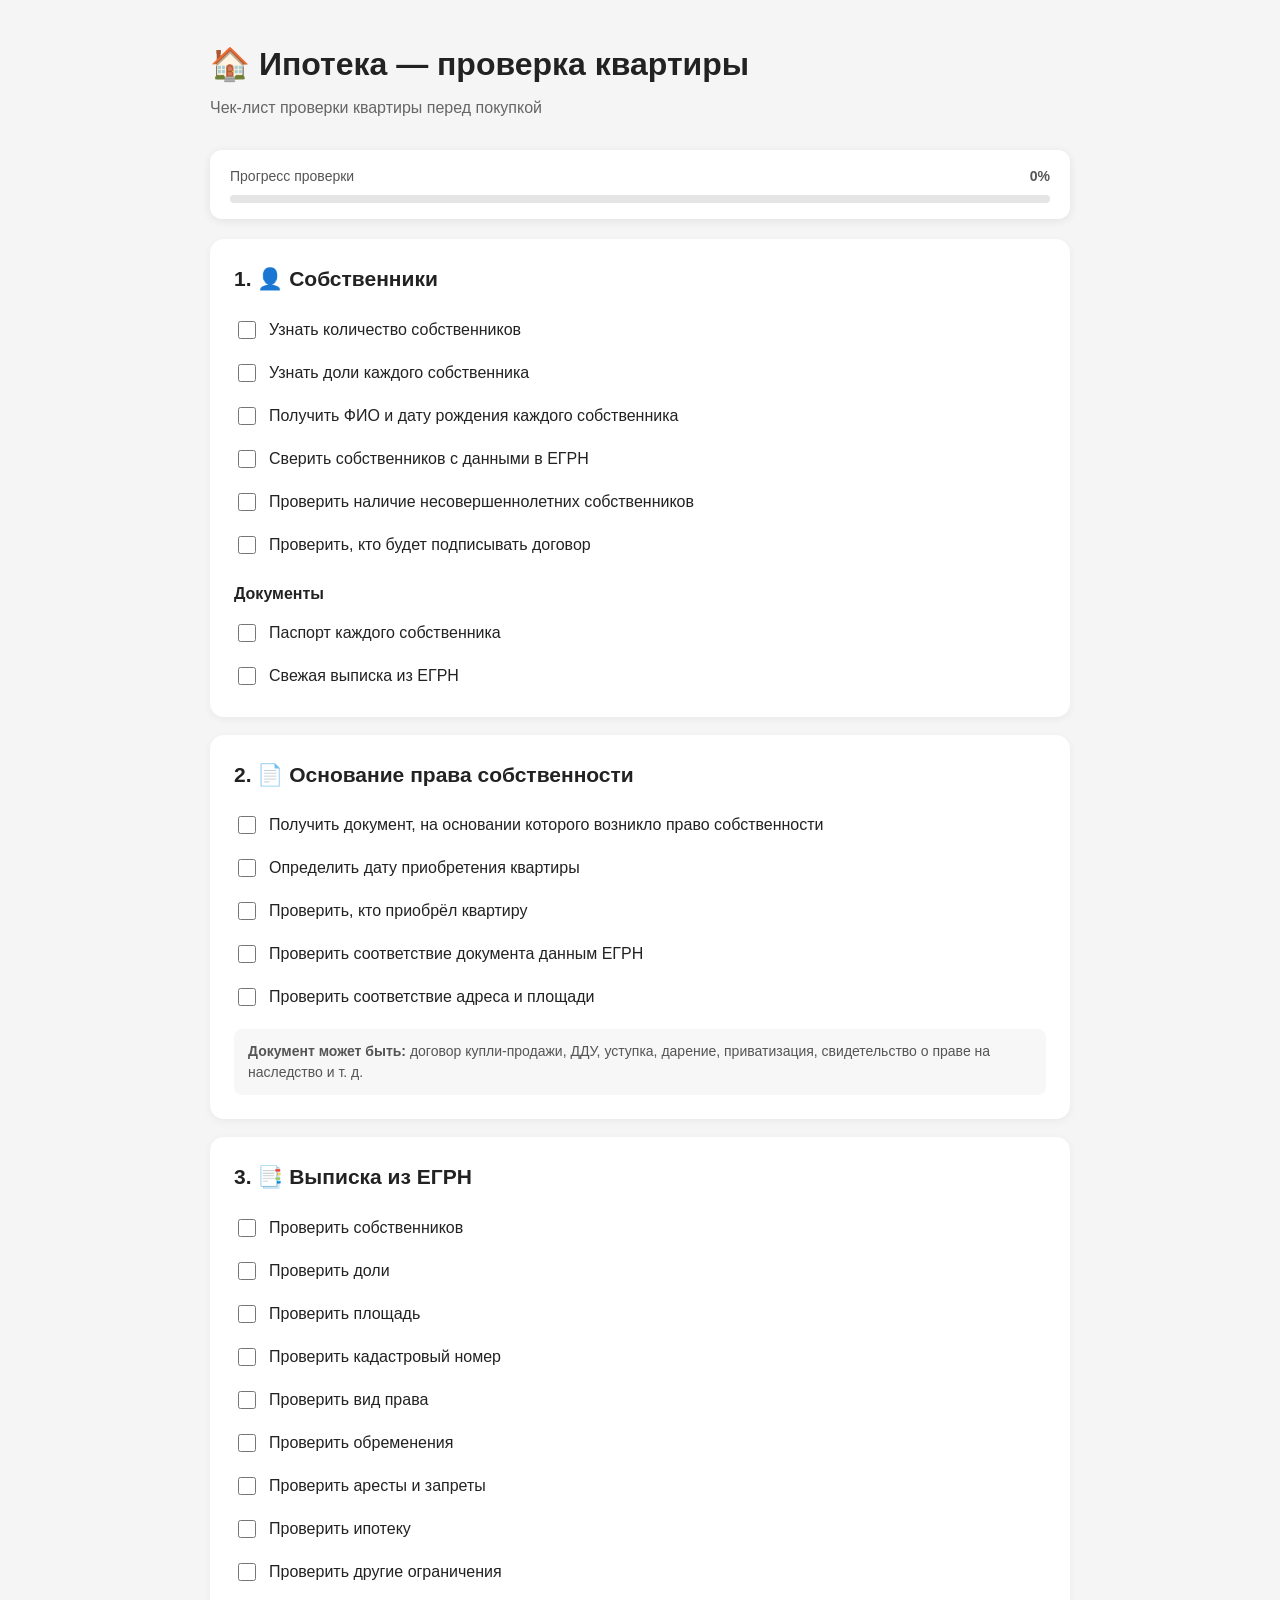
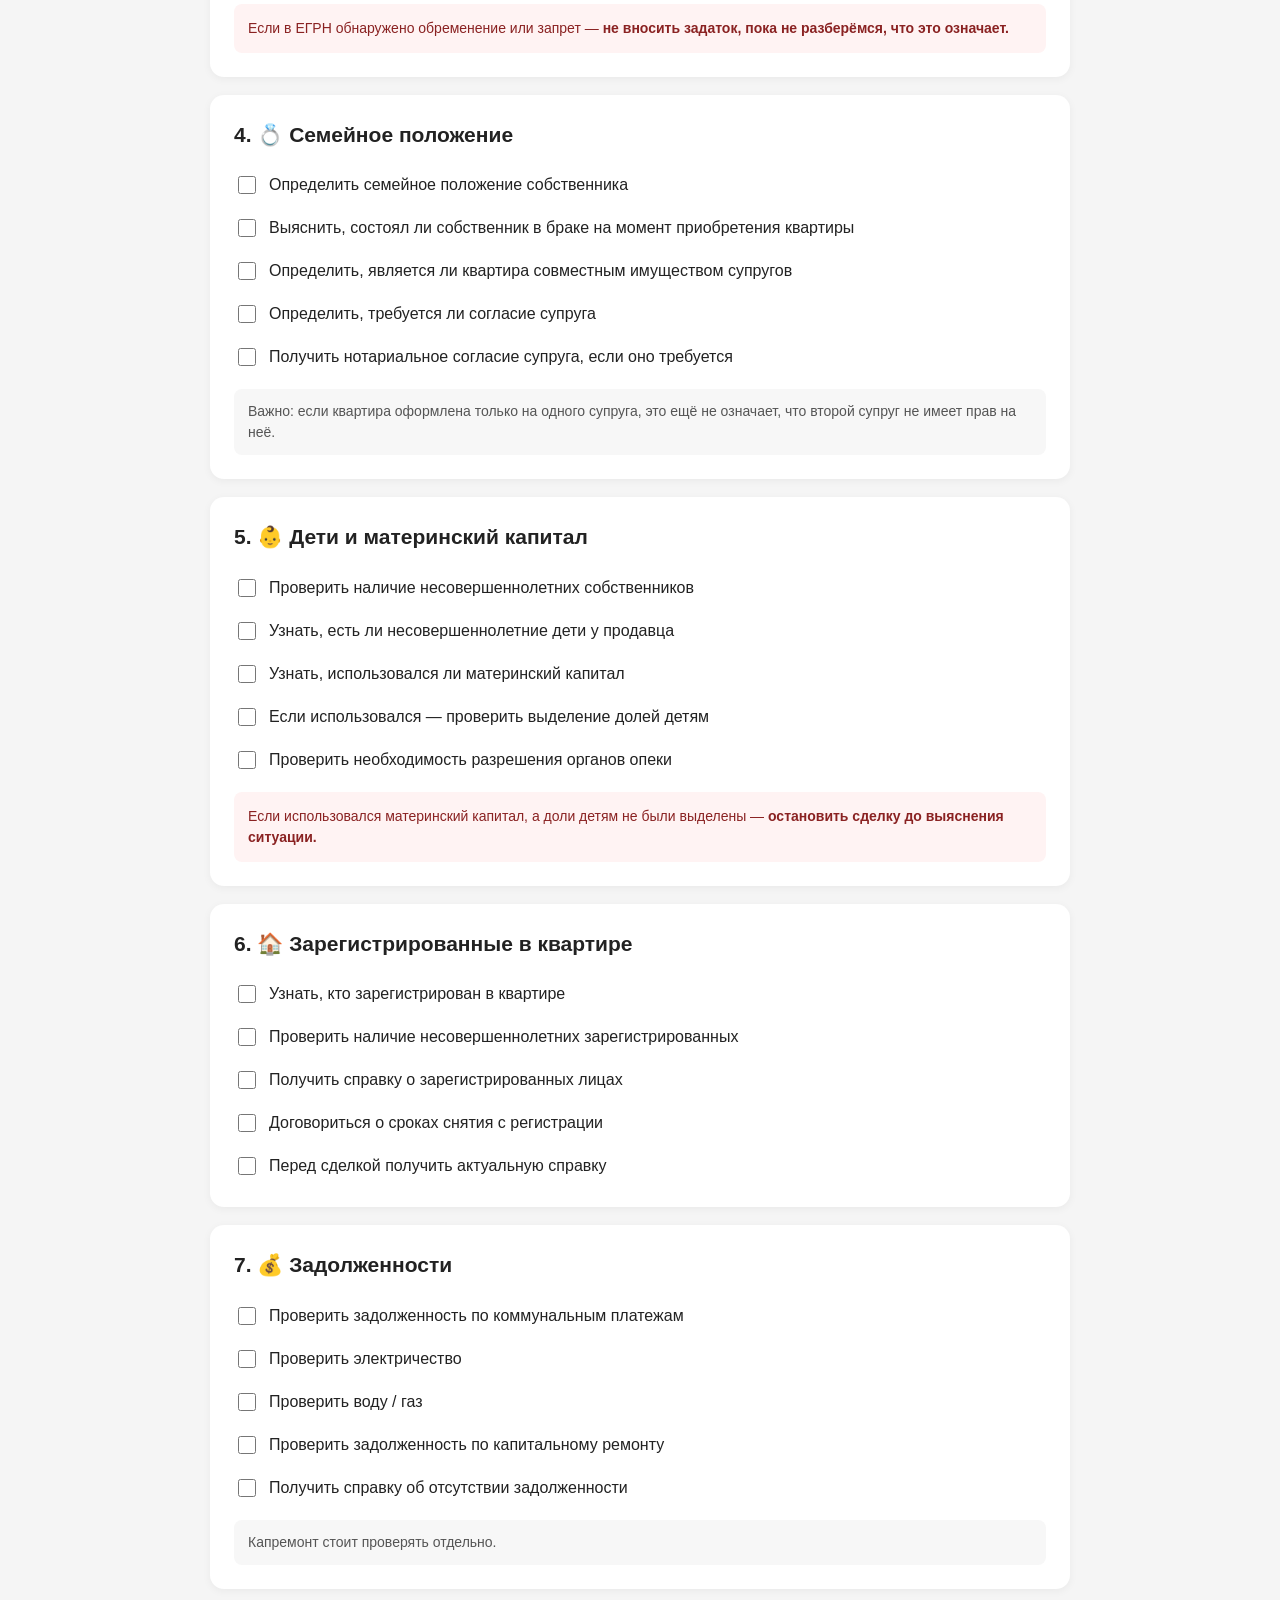
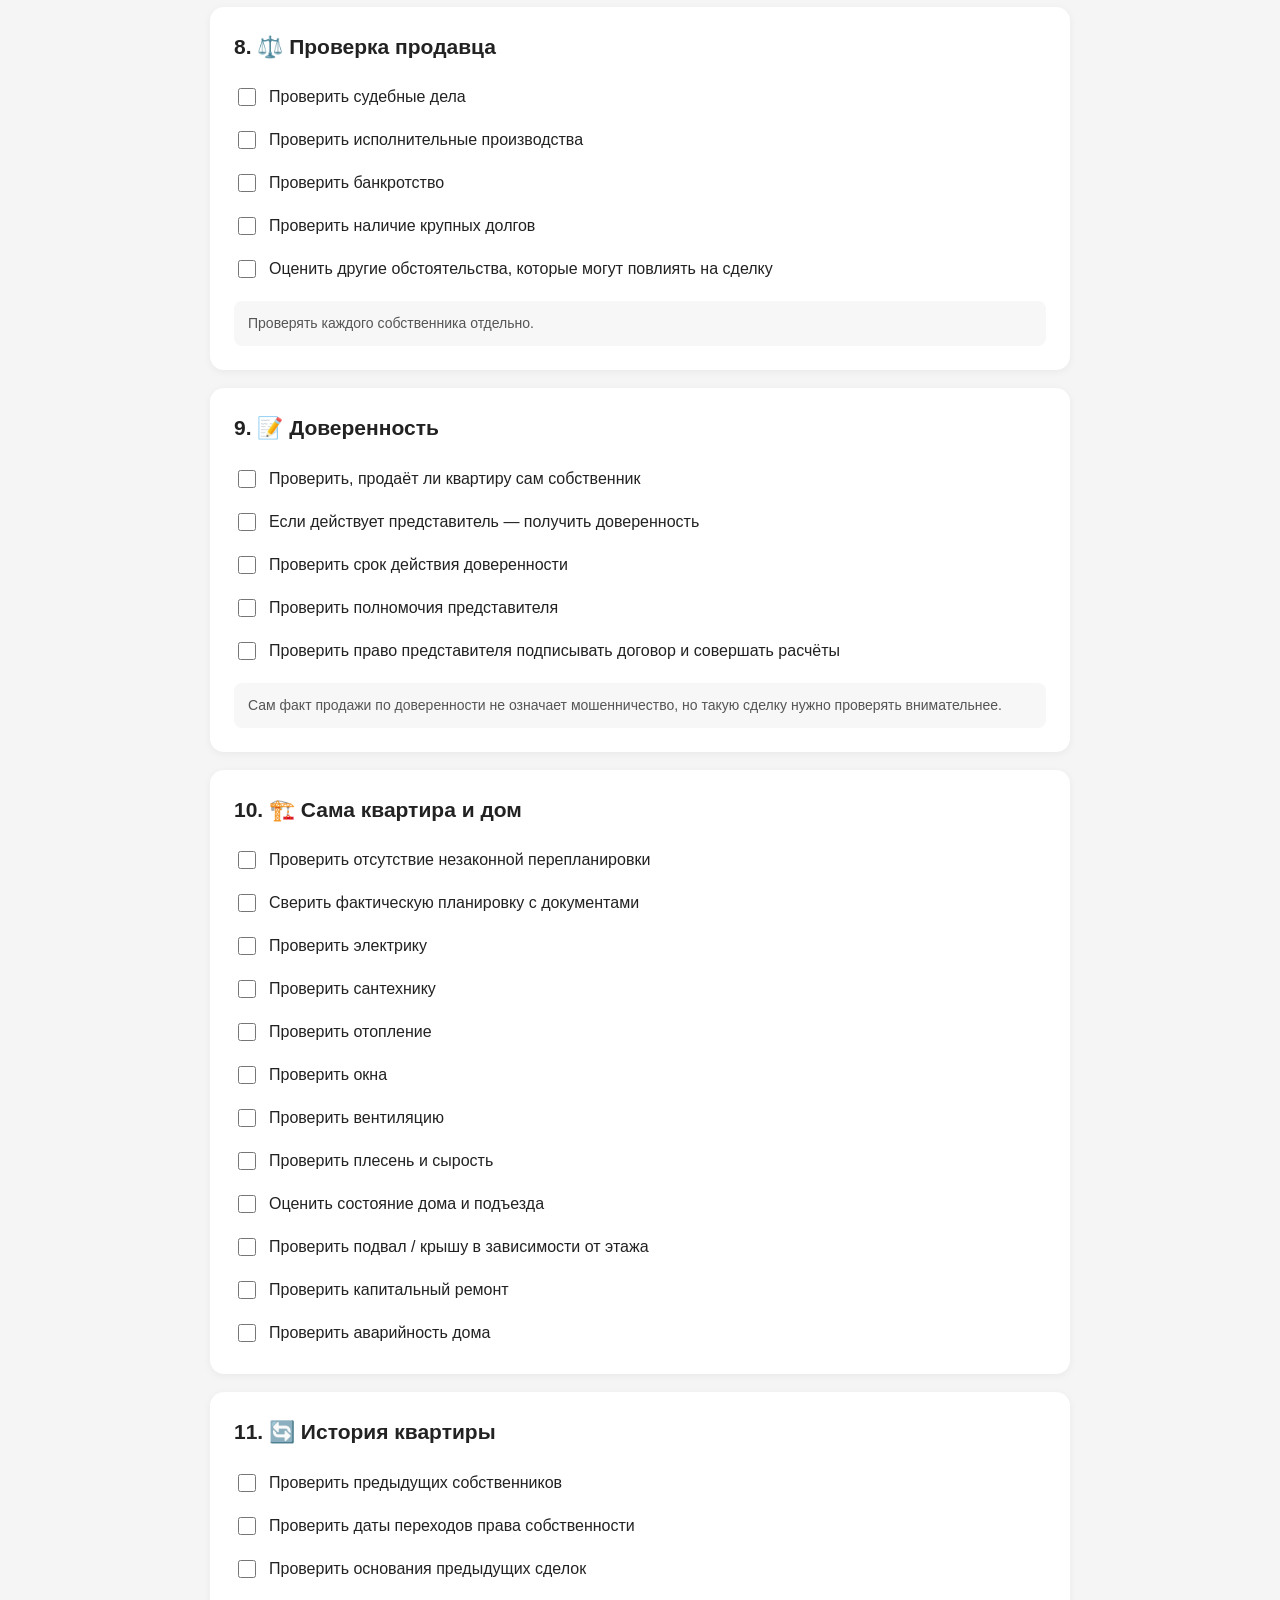
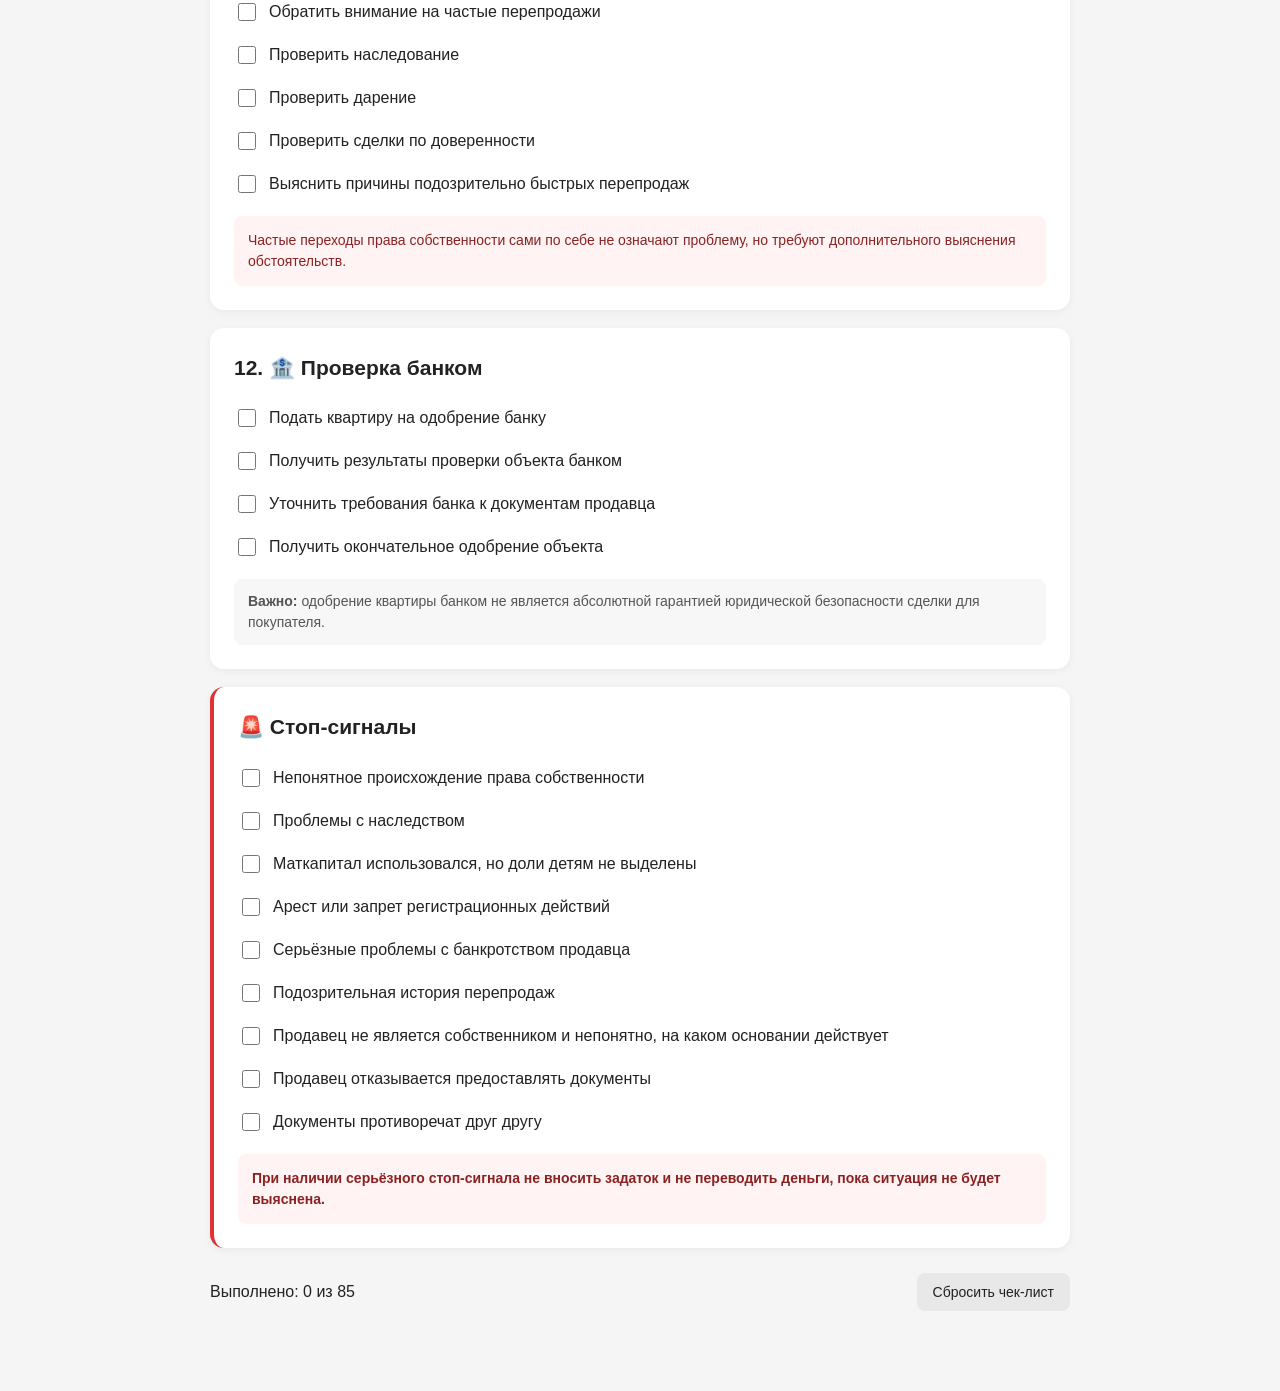
==== flat.html @ d17a6723 "page about flat added" ====
<!doctype html>
<html lang="ru">
  <head>
    <meta charset="UTF-8" />
    <meta name="viewport" content="width=device-width, initial-scale=1.0" />
    <title>Ипотека — проверка квартиры</title>

    <style>
      * {
        box-sizing: border-box;
      }

      body {
        margin: 0;
        font-family: Arial, sans-serif;
        background: #f5f5f5;
        color: #222;
        line-height: 1.5;
      }

      .container {
        max-width: 900px;
        margin: 0 auto;
        padding: 40px 20px 80px;
      }

      header {
        margin-bottom: 30px;
      }

      h1 {
        margin: 0 0 8px;
        font-size: 32px;
      }

      .subtitle {
        color: #666;
        margin: 0;
      }

      .progress-wrapper {
        position: sticky;
        top: 15px;
        z-index: 10;
        background: white;
        border-radius: 12px;
        padding: 16px 20px;
        margin-bottom: 20px;
        box-shadow: 0 2px 10px rgba(0, 0, 0, 0.08);
      }

      .progress-info {
        display: flex;
        justify-content: space-between;
        margin-bottom: 8px;
        font-size: 14px;
        color: #555;
      }

      .progress-bar {
        height: 8px;
        background: #e5e5e5;
        border-radius: 10px;
        overflow: hidden;
      }

      .progress {
        height: 100%;
        width: 0;
        background: #222;
        transition: width 0.2s ease;
      }

      section {
        background: white;
        border-radius: 14px;
        padding: 24px;
        margin-bottom: 18px;
        box-shadow: 0 2px 8px rgba(0, 0, 0, 0.05);
      }

      section.danger {
        border-left: 4px solid #d33;
      }

      h2 {
        margin: 0 0 18px;
        font-size: 21px;
      }

      h3 {
        font-size: 16px;
        margin: 20px 0 10px;
      }

      .checklist {
        display: flex;
        flex-direction: column;
        gap: 9px;
      }

      label {
        display: flex;
        align-items: flex-start;
        gap: 10px;
        cursor: pointer;
        padding: 5px 0;
      }

      input[type='checkbox'] {
        width: 18px;
        height: 18px;
        margin-top: 3px;
        flex-shrink: 0;
        cursor: pointer;
      }

      input[type='checkbox']:checked + span {
        color: #888;
        text-decoration: line-through;
      }

      .note {
        background: #f7f7f7;
        border-radius: 8px;
        padding: 12px 14px;
        margin-top: 15px;
        font-size: 14px;
        color: #555;
      }

      .warning {
        background: #fff3f3;
        border-radius: 8px;
        padding: 14px;
        margin-top: 15px;
        color: #8a2222;
        font-size: 14px;
      }

      .important {
        font-weight: 600;
      }

      .footer-actions {
        display: flex;
        justify-content: space-between;
        align-items: center;
        gap: 15px;
        margin-top: 25px;
      }

      button {
        border: none;
        background: #222;
        color: white;
        padding: 11px 16px;
        border-radius: 8px;
        cursor: pointer;
        font-size: 14px;
      }

      button:hover {
        background: #444;
      }

      button.secondary {
        background: #e8e8e8;
        color: #222;
      }

      @media (max-width: 600px) {
        .container {
          padding: 25px 12px 50px;
        }

        h1 {
          font-size: 26px;
        }

        section {
          padding: 18px;
        }

        .footer-actions {
          flex-direction: column;
          align-items: stretch;
        }
      }
    </style>
  </head>

  <body>
    <div class="container">
      <header>
        <h1>🏠 Ипотека — проверка квартиры</h1>
        <p class="subtitle">Чек-лист проверки квартиры перед покупкой</p>
      </header>

      <!-- ПРОГРЕСС -->
      <div class="progress-wrapper">
        <div class="progress-info">
          <span>Прогресс проверки</span>
          <strong id="progressText">0%</strong>
        </div>

        <div class="progress-bar">
          <div class="progress" id="progressBar"></div>
        </div>
      </div>

      <!-- 1 -->
      <section>
        <h2>1. 👤 Собственники</h2>

        <div class="checklist">
          <label>
            <input type="checkbox" />
            <span>Узнать количество собственников</span>
          </label>

          <label>
            <input type="checkbox" />
            <span>Узнать доли каждого собственника</span>
          </label>

          <label>
            <input type="checkbox" />
            <span>Получить ФИО и дату рождения каждого собственника</span>
          </label>

          <label>
            <input type="checkbox" />
            <span>Сверить собственников с данными в ЕГРН</span>
          </label>

          <label>
            <input type="checkbox" />
            <span>Проверить наличие несовершеннолетних собственников</span>
          </label>

          <label>
            <input type="checkbox" />
            <span>Проверить, кто будет подписывать договор</span>
          </label>
        </div>

        <h3>Документы</h3>

        <div class="checklist">
          <label>
            <input type="checkbox" />
            <span>Паспорт каждого собственника</span>
          </label>

          <label>
            <input type="checkbox" />
            <span>Свежая выписка из ЕГРН</span>
          </label>
        </div>
      </section>

      <!-- 2 -->
      <section>
        <h2>2. 📄 Основание права собственности</h2>

        <div class="checklist">
          <label>
            <input type="checkbox" />
            <span>Получить документ, на основании которого возникло право собственности</span>
          </label>

          <label>
            <input type="checkbox" />
            <span>Определить дату приобретения квартиры</span>
          </label>

          <label>
            <input type="checkbox" />
            <span>Проверить, кто приобрёл квартиру</span>
          </label>

          <label>
            <input type="checkbox" />
            <span>Проверить соответствие документа данным ЕГРН</span>
          </label>

          <label>
            <input type="checkbox" />
            <span>Проверить соответствие адреса и площади</span>
          </label>
        </div>

        <div class="note">
          <strong>Документ может быть:</strong>
          договор купли-продажи, ДДУ, уступка, дарение, приватизация, свидетельство о праве на наследство и т. д.
        </div>
      </section>

      <!-- 3 -->
      <section>
        <h2>3. 📑 Выписка из ЕГРН</h2>

        <div class="checklist">
          <label>
            <input type="checkbox" />
            <span>Проверить собственников</span>
          </label>

          <label>
            <input type="checkbox" />
            <span>Проверить доли</span>
          </label>

          <label>
            <input type="checkbox" />
            <span>Проверить площадь</span>
          </label>

          <label>
            <input type="checkbox" />
            <span>Проверить кадастровый номер</span>
          </label>

          <label>
            <input type="checkbox" />
            <span>Проверить вид права</span>
          </label>

          <label>
            <input type="checkbox" />
            <span>Проверить обременения</span>
          </label>

          <label>
            <input type="checkbox" />
            <span>Проверить аресты и запреты</span>
          </label>

          <label>
            <input type="checkbox" />
            <span>Проверить ипотеку</span>
          </label>

          <label>
            <input type="checkbox" />
            <span>Проверить другие ограничения</span>
          </label>
        </div>

        <div class="warning">
          Если в ЕГРН обнаружено обременение или запрет —
          <strong>не вносить задаток, пока не разберёмся, что это означает.</strong>
        </div>
      </section>

      <!-- 4 -->
      <section>
        <h2>4. 💍 Семейное положение</h2>

        <div class="checklist">
          <label>
            <input type="checkbox" />
            <span>Определить семейное положение собственника</span>
          </label>

          <label>
            <input type="checkbox" />
            <span>Выяснить, состоял ли собственник в браке на момент приобретения квартиры</span>
          </label>

          <label>
            <input type="checkbox" />
            <span>Определить, является ли квартира совместным имуществом супругов</span>
          </label>

          <label>
            <input type="checkbox" />
            <span>Определить, требуется ли согласие супруга</span>
          </label>

          <label>
            <input type="checkbox" />
            <span>Получить нотариальное согласие супруга, если оно требуется</span>
          </label>
        </div>

        <div class="note">
          Важно: если квартира оформлена только на одного супруга, это ещё не означает, что второй супруг не имеет прав
          на неё.
        </div>
      </section>

      <!-- 5 -->
      <section>
        <h2>5. 👶 Дети и материнский капитал</h2>

        <div class="checklist">
          <label>
            <input type="checkbox" />
            <span>Проверить наличие несовершеннолетних собственников</span>
          </label>

          <label>
            <input type="checkbox" />
            <span>Узнать, есть ли несовершеннолетние дети у продавца</span>
          </label>

          <label>
            <input type="checkbox" />
            <span>Узнать, использовался ли материнский капитал</span>
          </label>

          <label>
            <input type="checkbox" />
            <span>Если использовался — проверить выделение долей детям</span>
          </label>

          <label>
            <input type="checkbox" />
            <span>Проверить необходимость разрешения органов опеки</span>
          </label>
        </div>

        <div class="warning">
          Если использовался материнский капитал, а доли детям не были выделены —
          <strong>остановить сделку до выяснения ситуации.</strong>
        </div>
      </section>

      <!-- 6 -->
      <section>
        <h2>6. 🏠 Зарегистрированные в квартире</h2>

        <div class="checklist">
          <label>
            <input type="checkbox" />
            <span>Узнать, кто зарегистрирован в квартире</span>
          </label>

          <label>
            <input type="checkbox" />
            <span>Проверить наличие несовершеннолетних зарегистрированных</span>
          </label>

          <label>
            <input type="checkbox" />
            <span>Получить справку о зарегистрированных лицах</span>
          </label>

          <label>
            <input type="checkbox" />
            <span>Договориться о сроках снятия с регистрации</span>
          </label>

          <label>
            <input type="checkbox" />
            <span>Перед сделкой получить актуальную справку</span>
          </label>
        </div>
      </section>

      <!-- 7 -->
      <section>
        <h2>7. 💰 Задолженности</h2>

        <div class="checklist">
          <label>
            <input type="checkbox" />
            <span>Проверить задолженность по коммунальным платежам</span>
          </label>

          <label>
            <input type="checkbox" />
            <span>Проверить электричество</span>
          </label>

          <label>
            <input type="checkbox" />
            <span>Проверить воду / газ</span>
          </label>

          <label>
            <input type="checkbox" />
            <span>Проверить задолженность по капитальному ремонту</span>
          </label>

          <label>
            <input type="checkbox" />
            <span>Получить справку об отсутствии задолженности</span>
          </label>
        </div>

        <div class="note">Капремонт стоит проверять отдельно.</div>
      </section>

      <!-- 8 -->
      <section>
        <h2>8. ⚖️ Проверка продавца</h2>

        <div class="checklist">
          <label>
            <input type="checkbox" />
            <span>Проверить судебные дела</span>
          </label>

          <label>
            <input type="checkbox" />
            <span>Проверить исполнительные производства</span>
          </label>

          <label>
            <input type="checkbox" />
            <span>Проверить банкротство</span>
          </label>

          <label>
            <input type="checkbox" />
            <span>Проверить наличие крупных долгов</span>
          </label>

          <label>
            <input type="checkbox" />
            <span>Оценить другие обстоятельства, которые могут повлиять на сделку</span>
          </label>
        </div>

        <div class="note">Проверять каждого собственника отдельно.</div>
      </section>

      <!-- 9 -->
      <section>
        <h2>9. 📝 Доверенность</h2>

        <div class="checklist">
          <label>
            <input type="checkbox" />
            <span>Проверить, продаёт ли квартиру сам собственник</span>
          </label>

          <label>
            <input type="checkbox" />
            <span>Если действует представитель — получить доверенность</span>
          </label>

          <label>
            <input type="checkbox" />
            <span>Проверить срок действия доверенности</span>
          </label>

          <label>
            <input type="checkbox" />
            <span>Проверить полномочия представителя</span>
          </label>

          <label>
            <input type="checkbox" />
            <span>Проверить право представителя подписывать договор и совершать расчёты</span>
          </label>
        </div>

        <div class="note">
          Сам факт продажи по доверенности не означает мошенничество, но такую сделку нужно проверять внимательнее.
        </div>
      </section>

      <!-- 10 -->
      <section>
        <h2>10. 🏗️ Сама квартира и дом</h2>

        <div class="checklist">
          <label>
            <input type="checkbox" />
            <span>Проверить отсутствие незаконной перепланировки</span>
          </label>

          <label>
            <input type="checkbox" />
            <span>Сверить фактическую планировку с документами</span>
          </label>

          <label>
            <input type="checkbox" />
            <span>Проверить электрику</span>
          </label>

          <label>
            <input type="checkbox" />
            <span>Проверить сантехнику</span>
          </label>

          <label>
            <input type="checkbox" />
            <span>Проверить отопление</span>
          </label>

          <label>
            <input type="checkbox" />
            <span>Проверить окна</span>
          </label>

          <label>
            <input type="checkbox" />
            <span>Проверить вентиляцию</span>
          </label>

          <label>
            <input type="checkbox" />
            <span>Проверить плесень и сырость</span>
          </label>

          <label>
            <input type="checkbox" />
            <span>Оценить состояние дома и подъезда</span>
          </label>

          <label>
            <input type="checkbox" />
            <span>Проверить подвал / крышу в зависимости от этажа</span>
          </label>

          <label>
            <input type="checkbox" />
            <span>Проверить капитальный ремонт</span>
          </label>

          <label>
            <input type="checkbox" />
            <span>Проверить аварийность дома</span>
          </label>
        </div>
      </section>

      <!-- 11 -->
      <section>
        <h2>11. 🔄 История квартиры</h2>

        <div class="checklist">
          <label>
            <input type="checkbox" />
            <span>Проверить предыдущих собственников</span>
          </label>

          <label>
            <input type="checkbox" />
            <span>Проверить даты переходов права собственности</span>
          </label>

          <label>
            <input type="checkbox" />
            <span>Проверить основания предыдущих сделок</span>
          </label>

          <label>
            <input type="checkbox" />
            <span>Обратить внимание на частые перепродажи</span>
          </label>

          <label>
            <input type="checkbox" />
            <span>Проверить наследование</span>
          </label>

          <label>
            <input type="checkbox" />
            <span>Проверить дарение</span>
          </label>

          <label>
            <input type="checkbox" />
            <span>Проверить сделки по доверенности</span>
          </label>

          <label>
            <input type="checkbox" />
            <span>Выяснить причины подозрительно быстрых перепродаж</span>
          </label>
        </div>

        <div class="warning">
          Частые переходы права собственности сами по себе не означают проблему, но требуют дополнительного выяснения
          обстоятельств.
        </div>
      </section>

      <!-- 12 -->
      <section>
        <h2>12. 🏦 Проверка банком</h2>

        <div class="checklist">
          <label>
            <input type="checkbox" />
            <span>Подать квартиру на одобрение банку</span>
          </label>

          <label>
            <input type="checkbox" />
            <span>Получить результаты проверки объекта банком</span>
          </label>

          <label>
            <input type="checkbox" />
            <span>Уточнить требования банка к документам продавца</span>
          </label>

          <label>
            <input type="checkbox" />
            <span>Получить окончательное одобрение объекта</span>
          </label>
        </div>

        <div class="note">
          <strong>Важно:</strong> одобрение квартиры банком не является абсолютной гарантией юридической безопасности
          сделки для покупателя.
        </div>
      </section>

      <!-- ОПАСНО -->
      <section class="danger">
        <h2>🚨 Стоп-сигналы</h2>

        <div class="checklist">
          <label>
            <input type="checkbox" />
            <span>Непонятное происхождение права собственности</span>
          </label>

          <label>
            <input type="checkbox" />
            <span>Проблемы с наследством</span>
          </label>

          <label>
            <input type="checkbox" />
            <span>Маткапитал использовался, но доли детям не выделены</span>
          </label>

          <label>
            <input type="checkbox" />
            <span>Арест или запрет регистрационных действий</span>
          </label>

          <label>
            <input type="checkbox" />
            <span>Серьёзные проблемы с банкротством продавца</span>
          </label>

          <label>
            <input type="checkbox" />
            <span>Подозрительная история перепродаж</span>
          </label>

          <label>
            <input type="checkbox" />
            <span>Продавец не является собственником и непонятно, на каком основании действует</span>
          </label>

          <label>
            <input type="checkbox" />
            <span>Продавец отказывается предоставлять документы</span>
          </label>

          <label>
            <input type="checkbox" />
            <span>Документы противоречат друг другу</span>
          </label>
        </div>

        <div class="warning">
          <strong
            >При наличии серьёзного стоп-сигнала не вносить задаток и не переводить деньги, пока ситуация не будет
            выяснена.</strong
          >
        </div>
      </section>

      <!-- ACTIONS -->
      <div class="footer-actions">
        <span id="checkedCount">Выполнено: 0</span>

        <button class="secondary" onclick="resetChecklist()">Сбросить чек-лист</button>
      </div>
    </div>

    <script>
      const checkboxes = document.querySelectorAll('input[type="checkbox"]');

      const progressBar = document.getElementById('progressBar');
      const progressText = document.getElementById('progressText');
      const checkedCount = document.getElementById('checkedCount');

      // Загружаем сохранённое состояние
      checkboxes.forEach((checkbox, index) => {
        const saved = localStorage.getItem(`mortgage-check-${index}`);

        if (saved === 'true') {
          checkbox.checked = true;
        }

        checkbox.addEventListener('change', () => {
          localStorage.setItem(`mortgage-check-${index}`, checkbox.checked);

          updateProgress();
        });
      });

      function updateProgress() {
        const total = checkboxes.length;

        const checked = [...checkboxes].filter((checkbox) => checkbox.checked).length;

        const percent = total ? Math.round((checked / total) * 100) : 0;

        progressBar.style.width = `${percent}%`;
        progressText.textContent = `${percent}%`;
        checkedCount.textContent = `Выполнено: ${checked} из ${total}`;
      }

      function resetChecklist() {
        const confirmed = confirm('Сбросить весь прогресс проверки?');

        if (!confirmed) return;

        checkboxes.forEach((checkbox, index) => {
          checkbox.checked = false;
          localStorage.removeItem(`mortgage-check-${index}`);
        });

        updateProgress();
      }

      updateProgress();
    </script>
  </body>
</html>
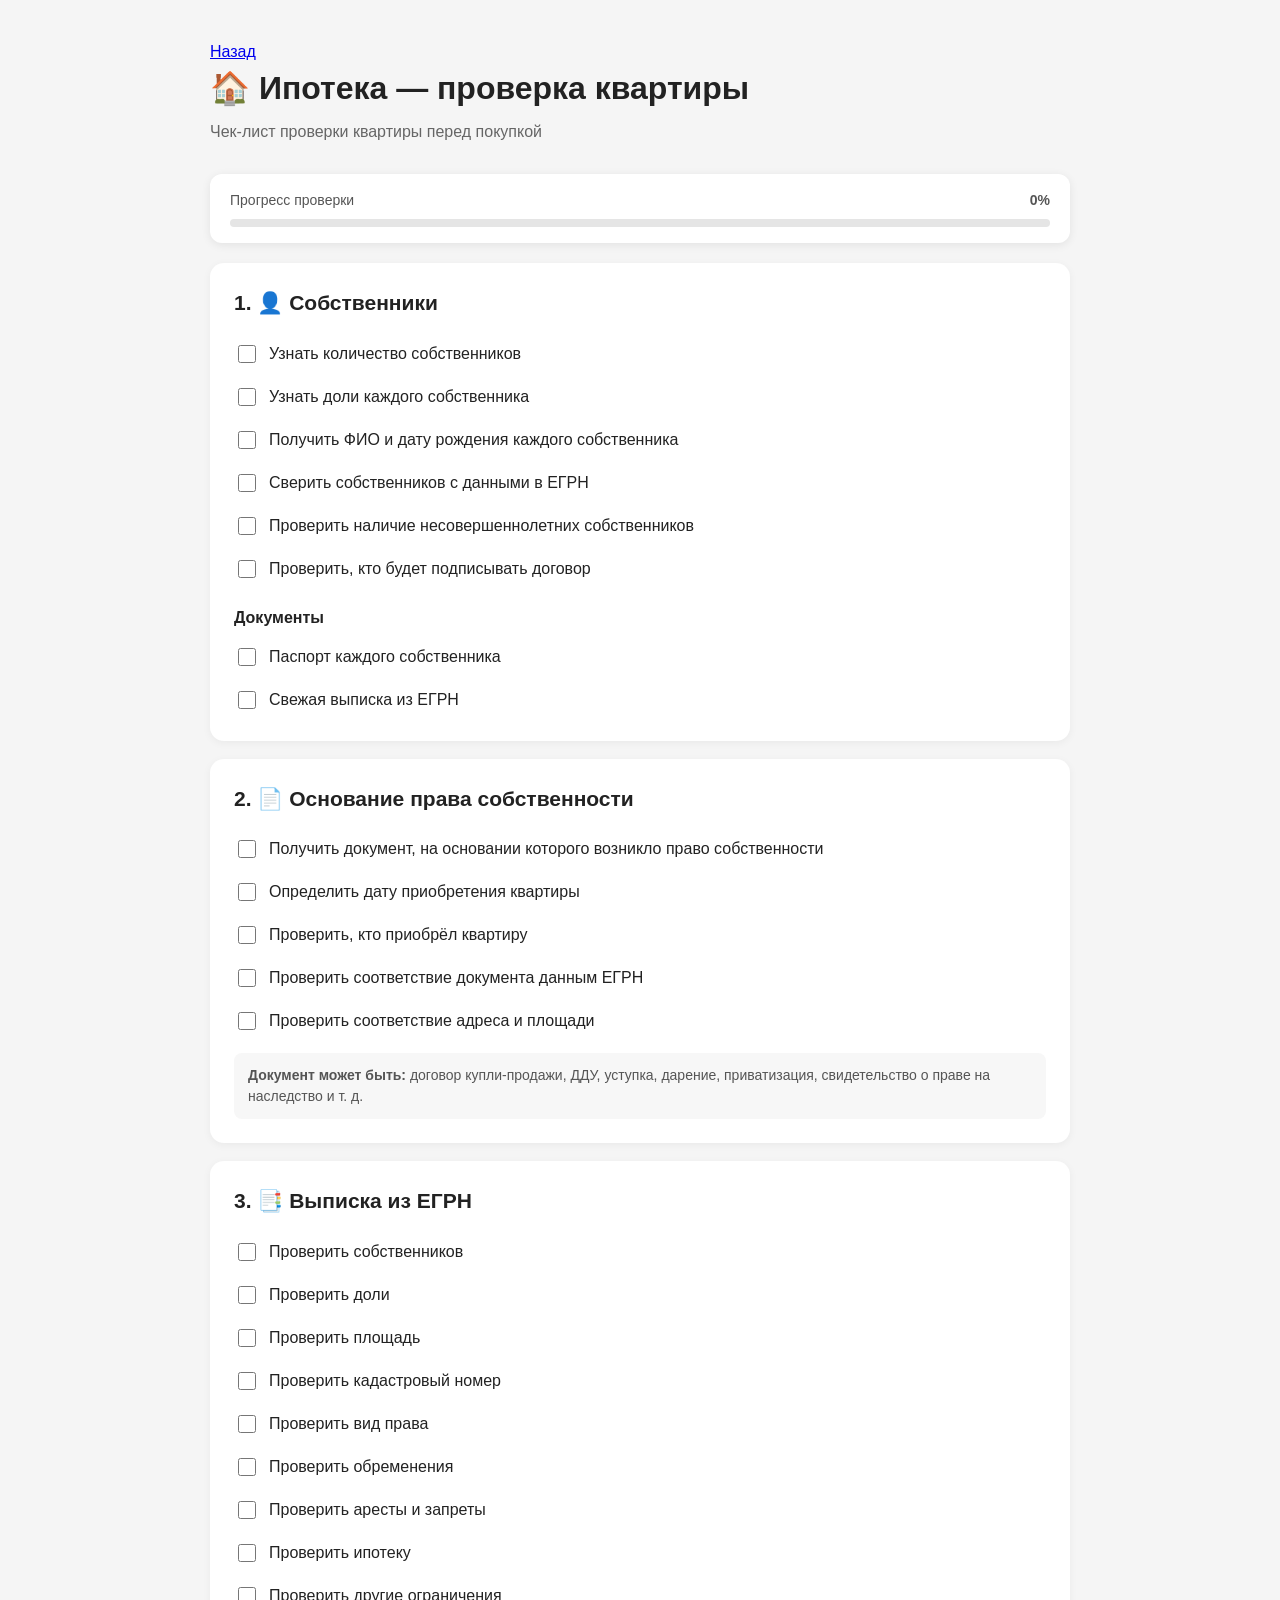
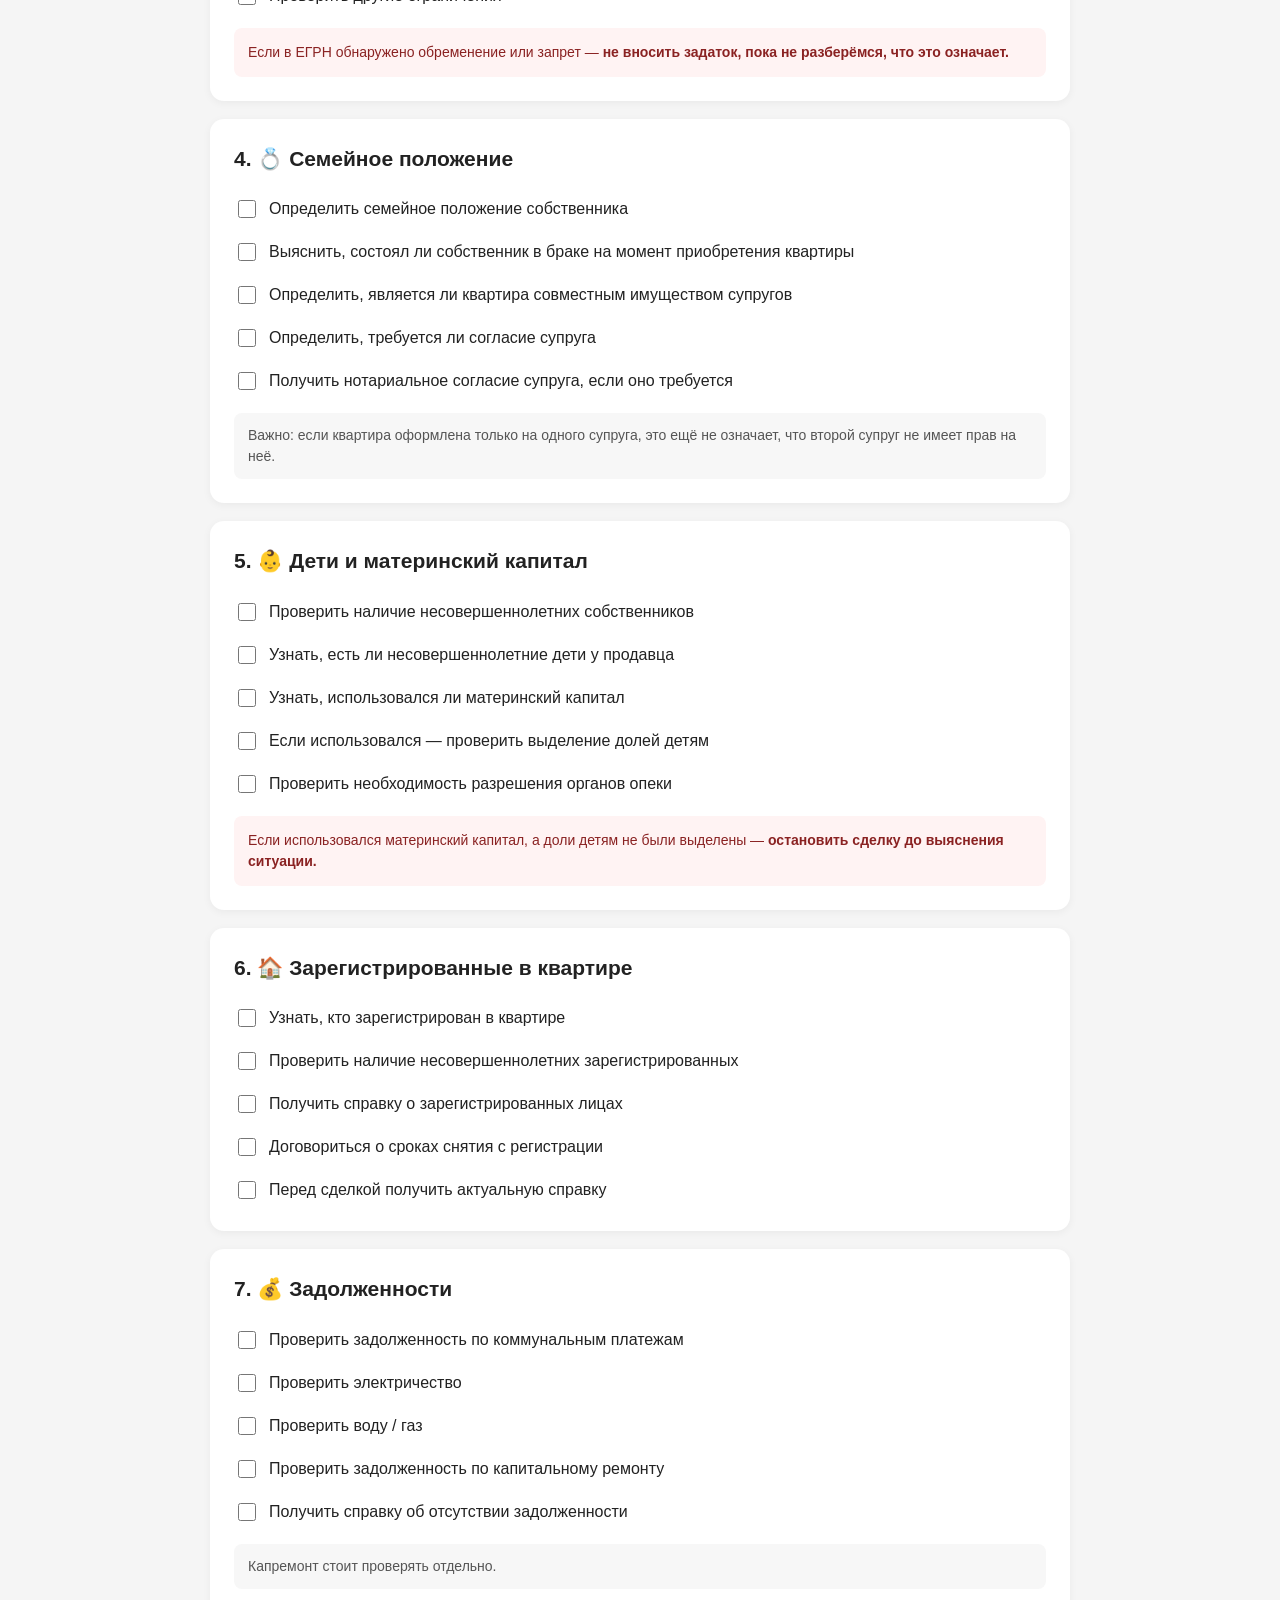
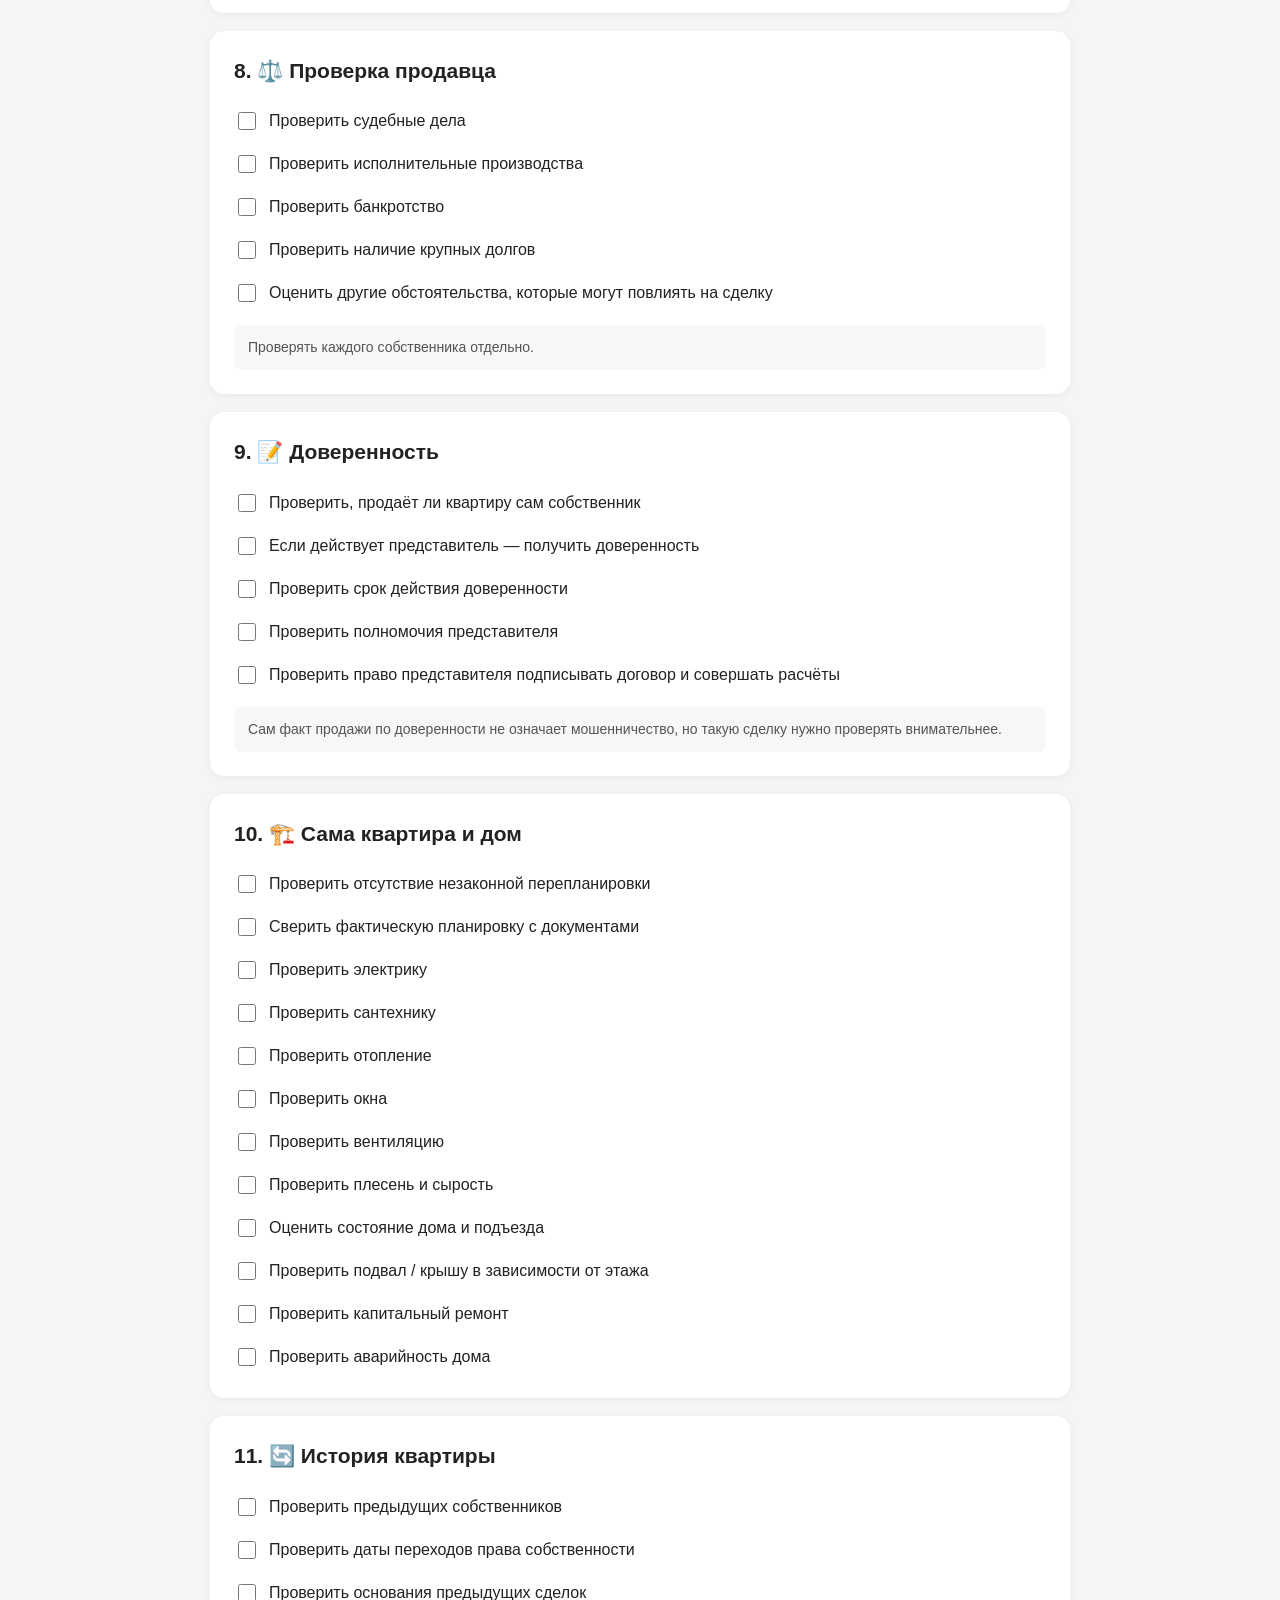
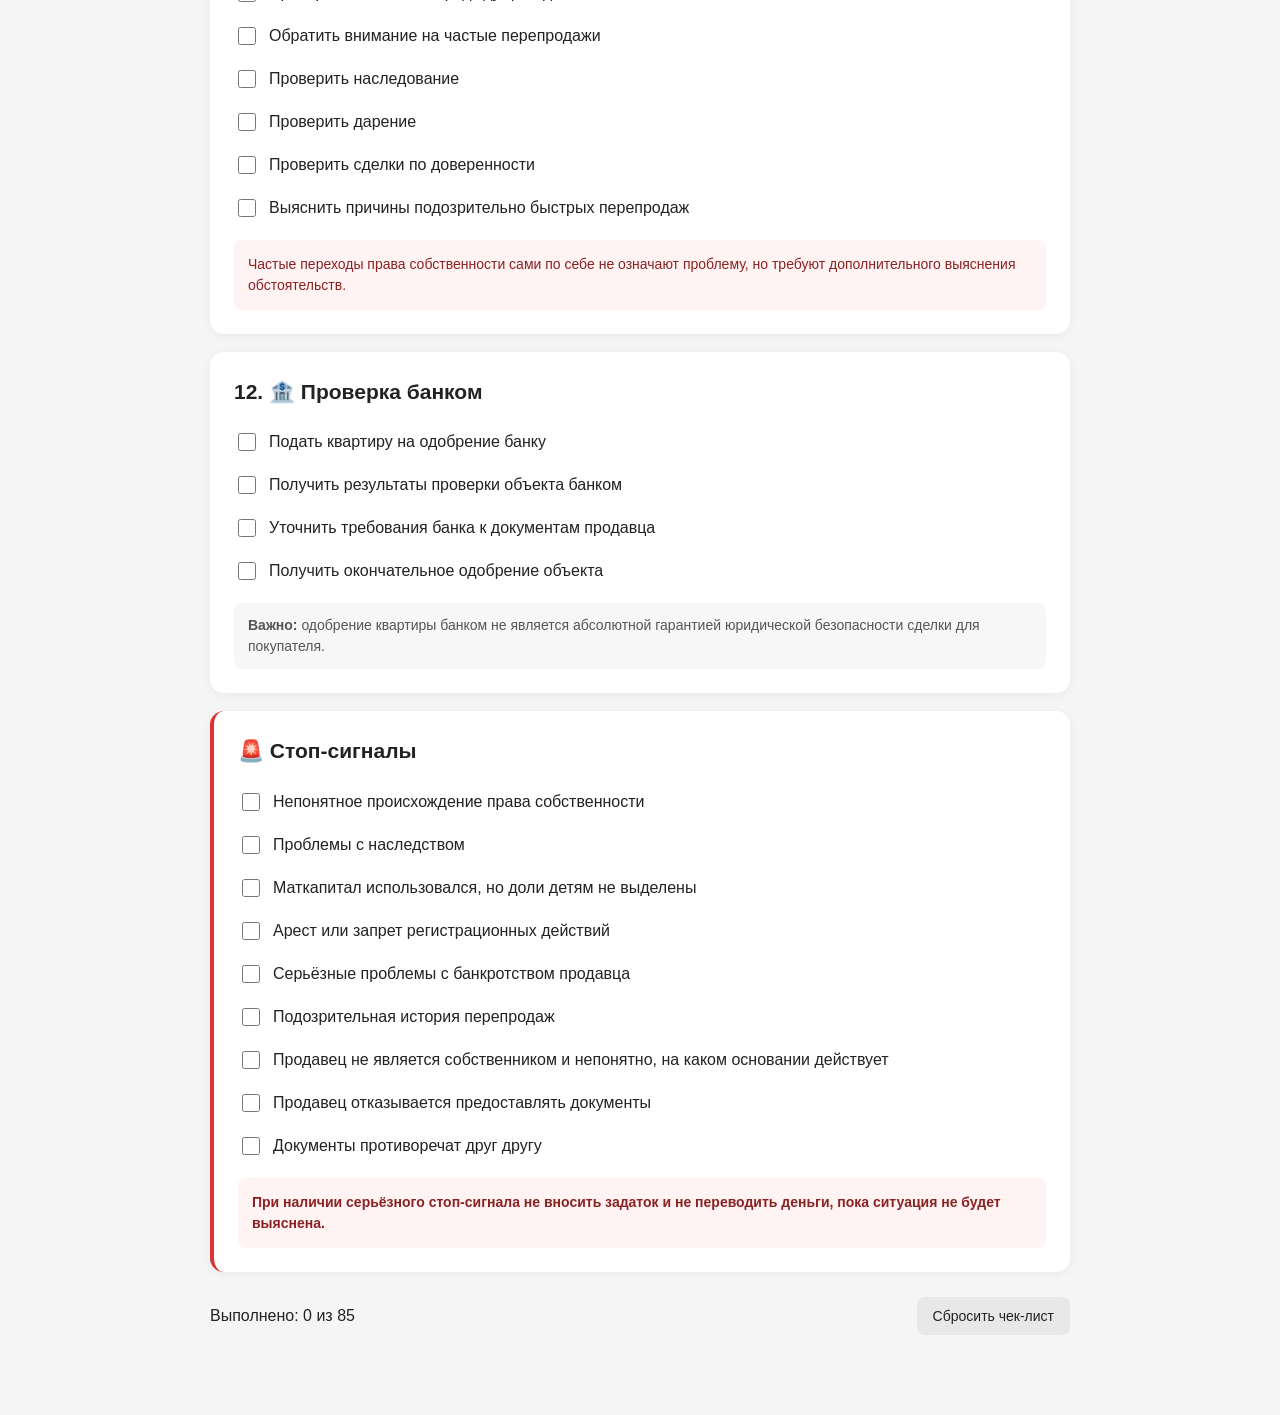
==== commit 86e5ec19: "Back button added" ====
--- a/flat.html
+++ b/flat.html
@@ -193,6 +193,7 @@
   <body>
     <div class="container">
       <header>
+        <a href="./index.html">Назад</a>
         <h1>🏠 Ипотека — проверка квартиры</h1>
         <p class="subtitle">Чек-лист проверки квартиры перед покупкой</p>
       </header>
